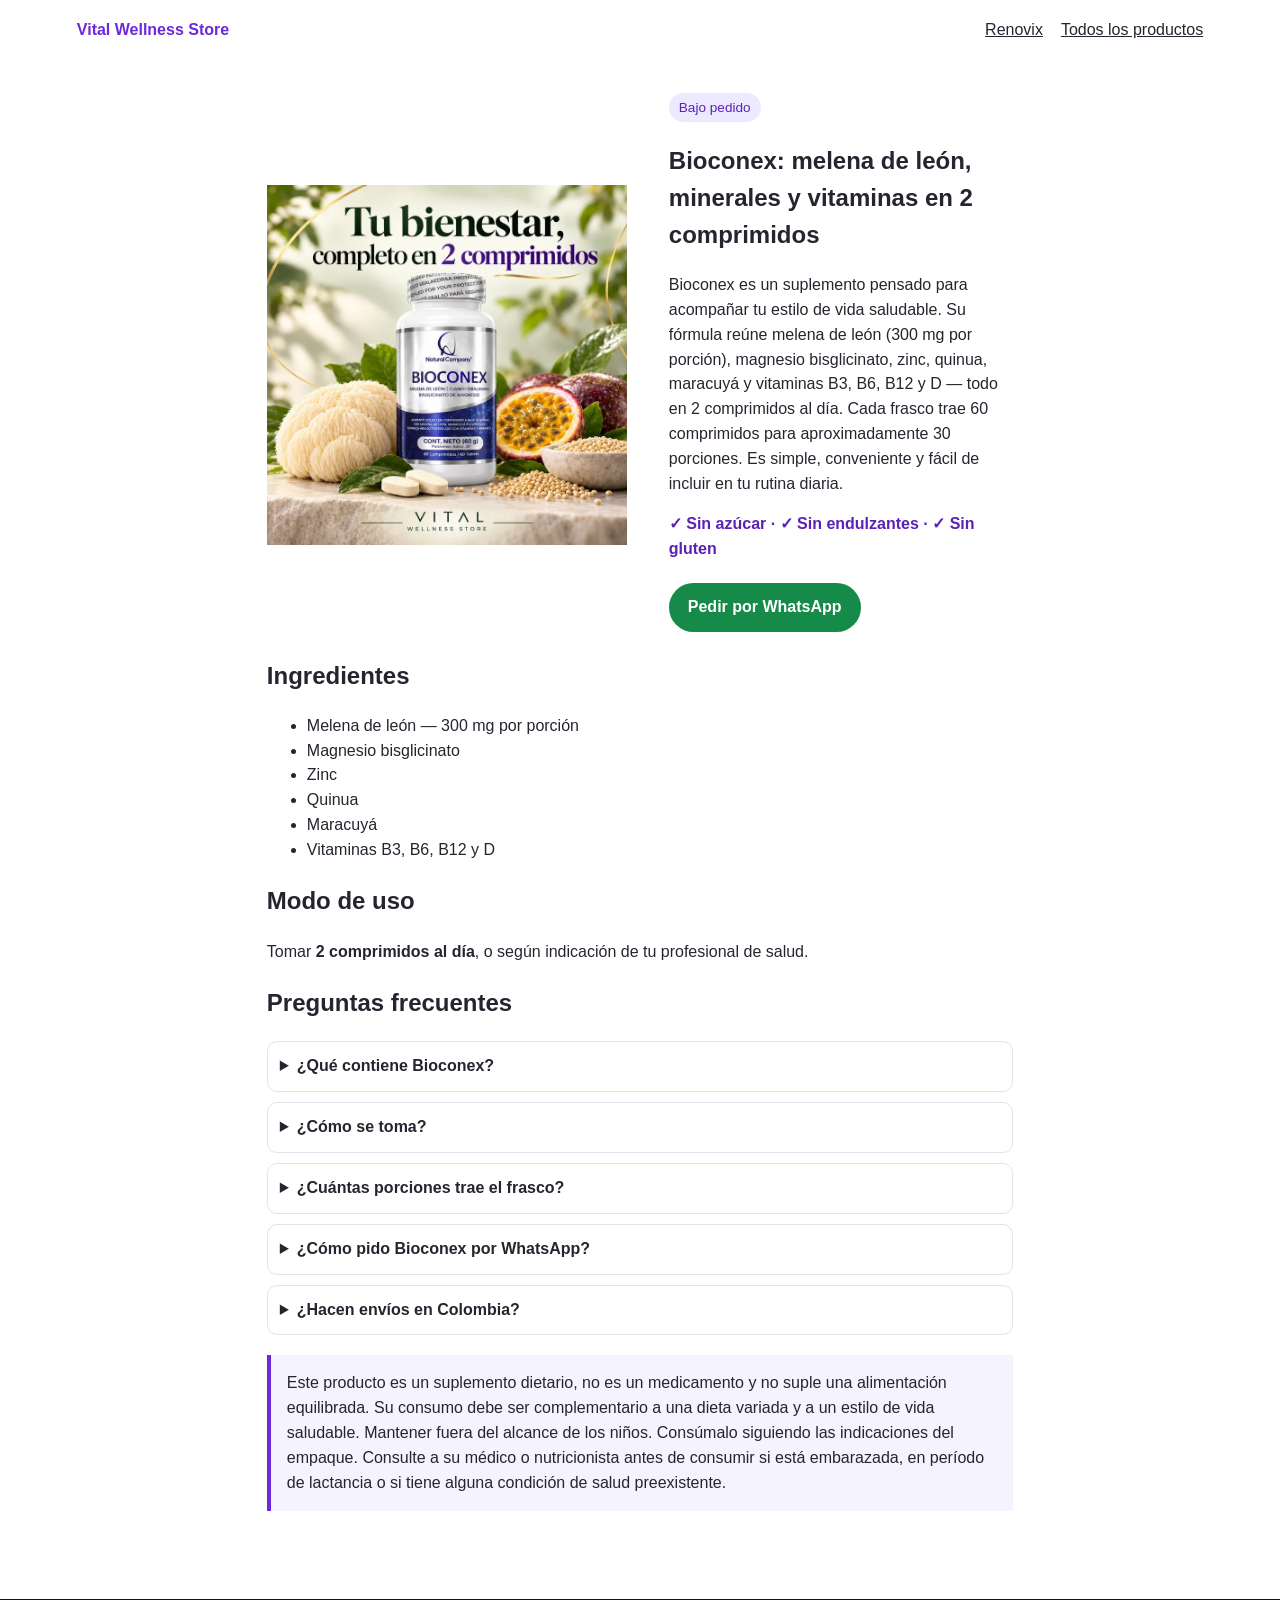
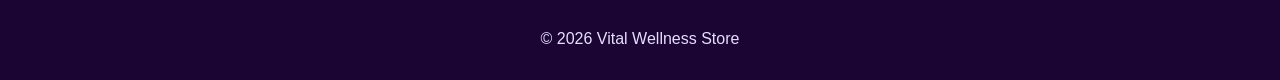
==== productos/bioconex/index.html @ 33910be9 "Add Bioconex catalog and product pages" ====
<!doctype html>
<html lang="es-CO"><head><meta charset="utf-8"><meta name="viewport" content="width=device-width,initial-scale=1">
<title>Bioconex | Suplemento con Melena de León - Vital Wellness</title>
<meta name="description" content="Bioconex: suplemento con melena de león, magnesio bisglicinato, zinc, quinua, maracuyá y vitaminas. 60 comprimidos para 30 porciones. Sin azúcar.">
<link rel="canonical" href="https://vitalwstore.com/productos/bioconex/"><meta name="robots" content="index,follow"><meta property="og:type" content="product"><meta property="og:locale" content="es_CO"><meta property="og:title" content="Bioconex | Suplemento con Melena de León - Vital Wellness"><meta property="og:description" content="Melena de león, magnesio, zinc y vitaminas en 2 comprimidos al día."><meta property="og:url" content="https://vitalwstore.com/productos/bioconex/"><meta property="og:image" content="https://vitalwstore.com/assets/bioconex.webp"><link rel="stylesheet" href="/assets/store.css">
<script async src="https://www.googletagmanager.com/gtag/js?id=G-8D91S5QVE1"></script><script>window.dataLayer=window.dataLayer||[];function gtag(){dataLayer.push(arguments)}gtag('js',new Date());gtag('config','G-8D91S5QVE1');</script><script>!function(f,b,e,v,n,t,s){if(f.fbq)return;n=f.fbq=function(){n.callMethod?n.callMethod.apply(n,arguments):n.queue.push(arguments)};if(!f._fbq)f._fbq=n;n.push=n;n.loaded=!0;n.version='2.0';n.queue=[];t=b.createElement(e);t.async=!0;t.src=v;s=b.getElementsByTagName(e)[0];s.parentNode.insertBefore(t,s)}(window,document,'script','https://connect.facebook.net/en_US/fbevents.js');fbq('init','1266907135521241');fbq('track','PageView');</script>
<script type="application/ld+json">{"@context":"https://schema.org","@type":"Product","name":"Bioconex","sku":"VWS-BIOCONEX-60","image":"https://vitalwstore.com/assets/bioconex.webp","description":"Suplemento con melena de león, magnesio bisglicinato, zinc, quinua, maracuyá y vitaminas.","brand":{"@type":"Brand","name":"Natural Company"},"offers":{"@type":"Offer","availability":"https://schema.org/PreOrder","url":"https://vitalwstore.com/productos/bioconex/"}}</script></head>
<body data-product="bioconex"><nav class="nav"><a class="brand" href="/">Vital Wellness Store</a><span><a href="/productos/renovix/">Renovix</a><a href="/">Todos los productos</a></span></nav>
<main class="content"><section class="product"><img src="/assets/bioconex.webp" alt="Frasco de Bioconex" fetchpriority="high"><div><span class="badge">Bajo pedido</span><h1>Bioconex: melena de león, minerales y vitaminas en 2 comprimidos</h1><p>Bioconex es un suplemento pensado para acompañar tu estilo de vida saludable. Su fórmula reúne melena de león (300 mg por porción), magnesio bisglicinato, zinc, quinua, maracuyá y vitaminas B3, B6, B12 y D — todo en 2 comprimidos al día. Cada frasco trae 60 comprimidos para aproximadamente 30 porciones. Es simple, conveniente y fácil de incluir en tu rutina diaria.</p><p class="meta">✓ Sin azúcar · ✓ Sin endulzantes · ✓ Sin gluten</p><a class="button green" data-whatsapp-product="bioconex" href="https://wa.me/573132178128?text=Hola%2C%20quiero%20informaci%C3%B3n%20sobre%20Bioconex." target="_blank" rel="noopener">Pedir por WhatsApp</a></div></section>
<section><h2>Ingredientes</h2><ul><li>Melena de león — 300 mg por porción</li><li>Magnesio bisglicinato</li><li>Zinc</li><li>Quinua</li><li>Maracuyá</li><li>Vitaminas B3, B6, B12 y D</li></ul><h2>Modo de uso</h2><p>Tomar <strong>2 comprimidos al día</strong>, o según indicación de tu profesional de salud.</p></section>
<section class="details"><h2>Preguntas frecuentes</h2><details><summary>¿Qué contiene Bioconex?</summary><p>Bioconex contiene melena de león (300 mg por porción), magnesio bisglicinato, zinc, quinua, maracuyá y vitaminas B3, B6, B12 y D. Es libre de azúcar, endulzantes y gluten.</p></details><details><summary>¿Cómo se toma?</summary><p>Se recomienda tomar 2 comprimidos al día, o según indicación de tu profesional de salud.</p></details><details><summary>¿Cuántas porciones trae el frasco?</summary><p>Cada frasco contiene 60 comprimidos, suficientes para aproximadamente 30 porciones de 2 comprimidos cada una.</p></details><details><summary>¿Cómo pido Bioconex por WhatsApp?</summary><p>Haz clic en el botón “Pedir por WhatsApp” en esta página. Te conectará directamente con nuestro equipo en Vital Wellness Store para resolver tus dudas y confirmar tu pedido.</p></details><details><summary>¿Hacen envíos en Colombia?</summary><p>Escríbenos por WhatsApp y te confirmamos cobertura, tiempos y costo de envío a tu ciudad.</p></details></section>
<p class="notice">Este producto es un suplemento dietario, no es un medicamento y no suple una alimentación equilibrada. Su consumo debe ser complementario a una dieta variada y a un estilo de vida saludable. Mantener fuera del alcance de los niños. Consúmalo siguiendo las indicaciones del empaque. Consulte a su médico o nutricionista antes de consumir si está embarazada, en período de lactancia o si tiene alguna condición de salud preexistente.</p></main><footer class="footer">© 2026 Vital Wellness Store</footer><script src="/assets/products.js"></script><script src="/assets/tracking.js"></script></body></html>
---- assets/store.css ----
:root{--ink:#25134b;--violet:#6d28d9;--pale:#f5f3ff;--green:#168a48}*{box-sizing:border-box}body{margin:0;font:16px/1.55 Arial,sans-serif;color:#28242f;background:#fff}a{color:inherit}.nav{padding:18px 6%;display:flex;justify-content:space-between;align-items:center}.brand{font-weight:800;color:var(--violet);text-decoration:none}.nav a+ a{margin-left:18px}.hero{padding:58px 6%;background:linear-gradient(135deg,#2e1065,#6d28d9);color:white;text-align:center}.hero h1{font-size:clamp(2.4rem,6vw,4.8rem);margin:8px}.hero p{max-width:680px;margin:15px auto}.catalog{max-width:1100px;margin:-25px auto 44px;padding:0 20px;display:grid;grid-template-columns:repeat(2,minmax(0,1fr));gap:22px}.card{background:white;border:1px solid #e7e0f7;border-radius:20px;padding:24px;box-shadow:0 12px 32px #2e10651a}.card img{width:100%;height:250px;object-fit:contain}.badge{display:inline-block;background:#ede9fe;color:#5b21b6;border-radius:99px;padding:4px 10px;font-size:.85rem}.button{display:inline-block;background:var(--violet);color:white;text-decoration:none;border-radius:99px;padding:12px 19px;font-weight:700;margin:5px 3px 5px 0}.button.green{background:var(--green)}.content{max-width:900px;margin:0 auto;padding:32px 6%}.product{display:grid;grid-template-columns:minmax(200px,360px) 1fr;gap:42px;align-items:center}.product img{width:100%;max-height:410px;object-fit:contain}.meta{color:#5b21b6;font-weight:bold}.details{margin:20px 0}.details details{border:1px solid #e6e0ef;border-radius:10px;margin:10px 0;padding:12px}.details summary{font-weight:bold;cursor:pointer}.notice{background:#f5f3ff;border-left:4px solid var(--violet);padding:16px}.footer{background:#1a0533;color:#e9ddff;text-align:center;padding:28px;margin-top:40px}.skip{position:absolute;left:-999px}.skip:focus{left:10px;top:10px;background:#fff;padding:8px}@media(max-width:700px){.catalog,.product{grid-template-columns:1fr}.catalog{margin:0 auto}.nav{font-size:.9rem}.card img{height:190px}}
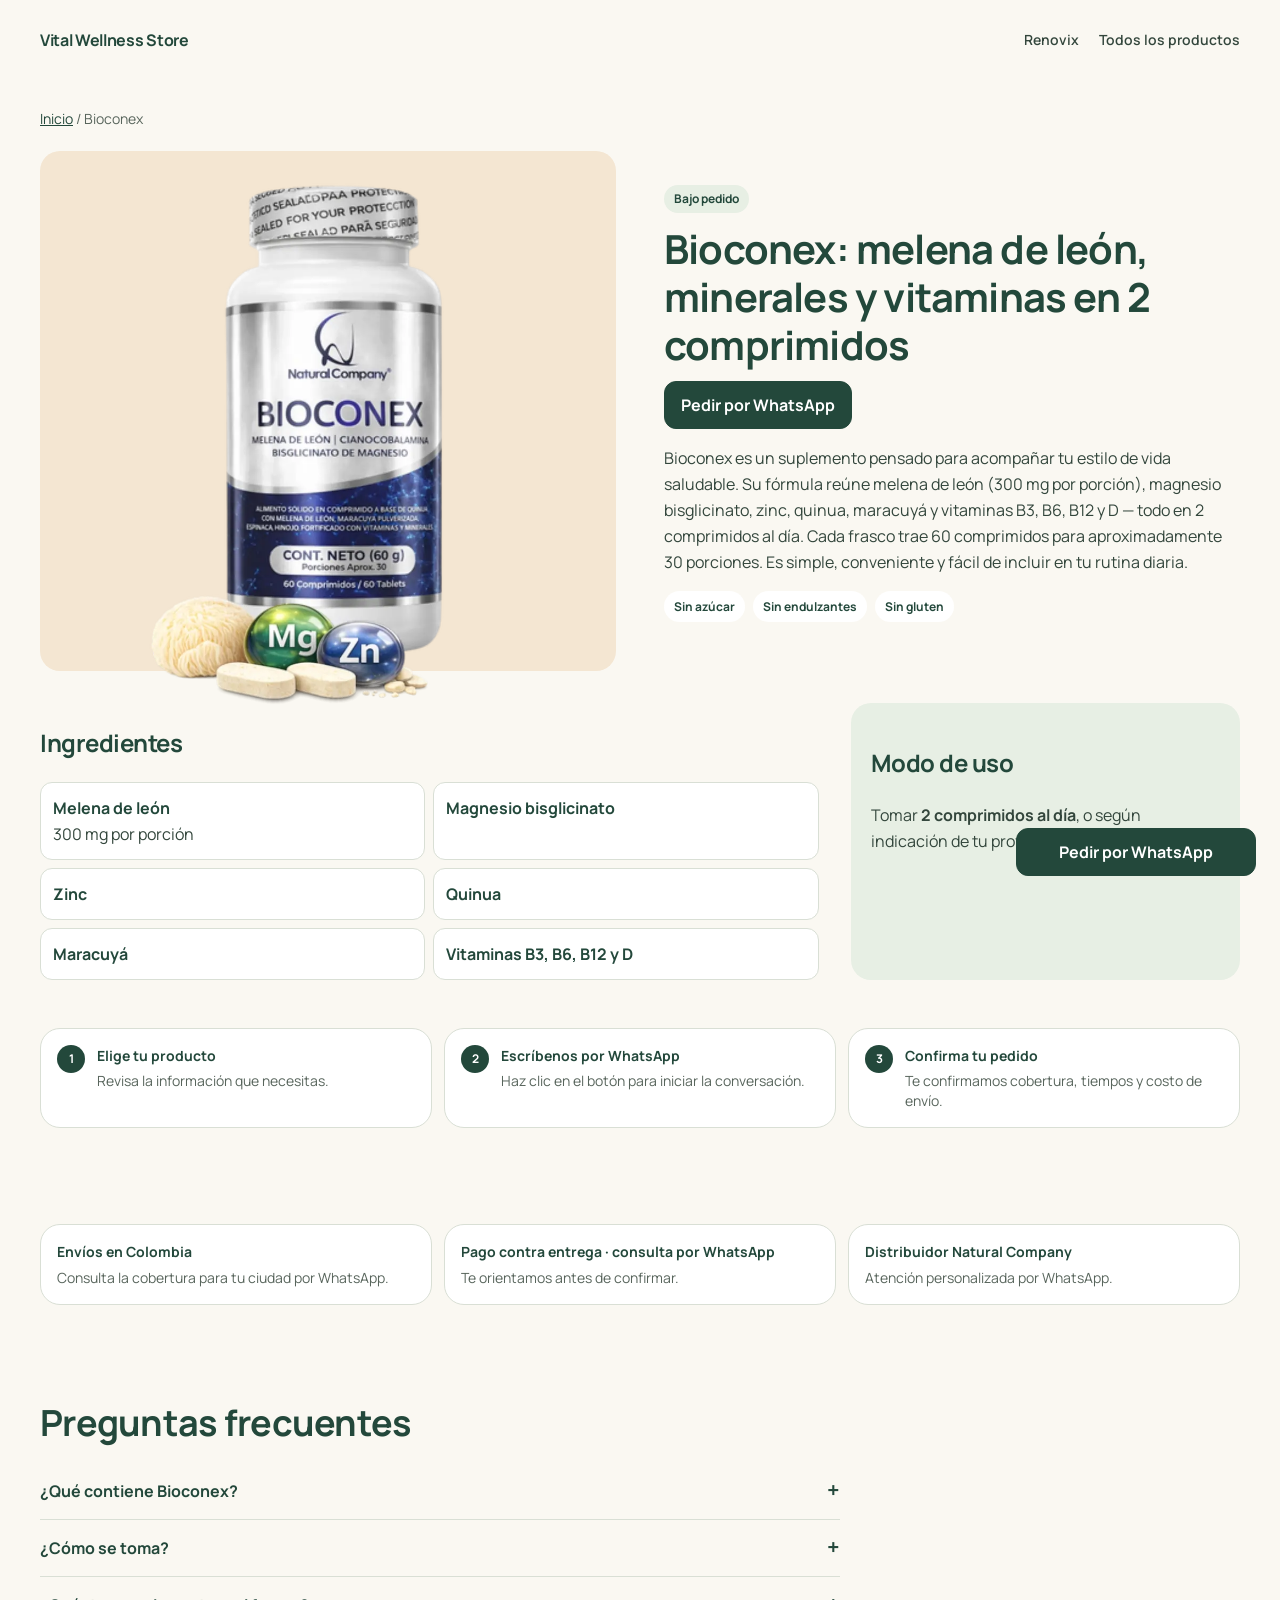
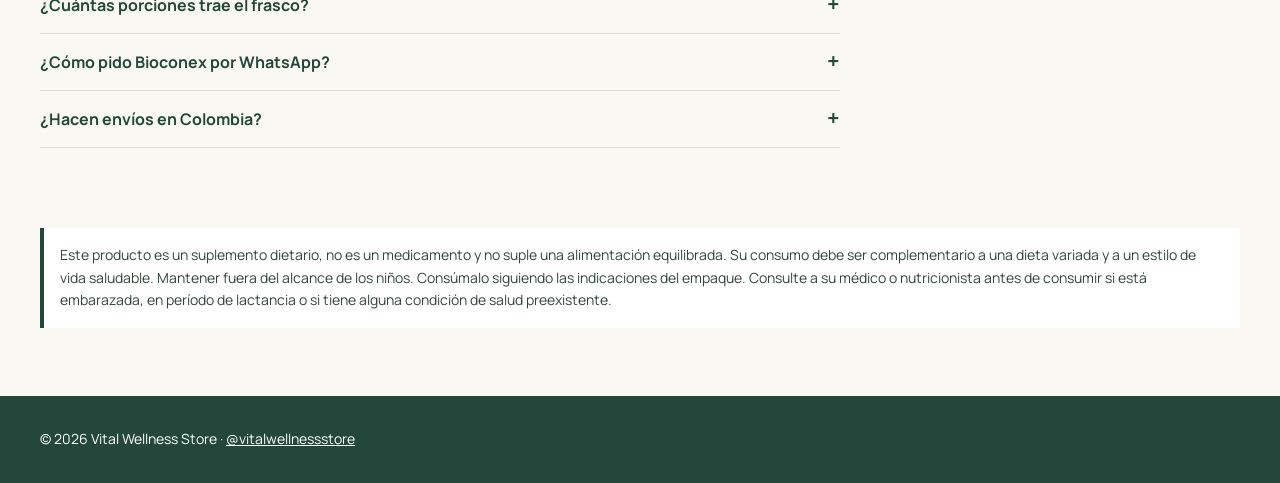
==== commit 4527380b: "Align Renovix storefront with approved design Co-Authored-By: Paperclip <noreply@paperclip.ing>" ====
--- a/productos/bioconex/index.html
+++ b/productos/bioconex/index.html
@@ -1,12 +1 @@
-<!doctype html>
-<html lang="es-CO"><head><meta charset="utf-8"><meta name="viewport" content="width=device-width,initial-scale=1">
-<title>Bioconex | Suplemento con Melena de León - Vital Wellness</title>
-<meta name="description" content="Bioconex: suplemento con melena de león, magnesio bisglicinato, zinc, quinua, maracuyá y vitaminas. 60 comprimidos para 30 porciones. Sin azúcar.">
-<link rel="canonical" href="https://vitalwstore.com/productos/bioconex/"><meta name="robots" content="index,follow"><meta property="og:type" content="product"><meta property="og:locale" content="es_CO"><meta property="og:title" content="Bioconex | Suplemento con Melena de León - Vital Wellness"><meta property="og:description" content="Melena de león, magnesio, zinc y vitaminas en 2 comprimidos al día."><meta property="og:url" content="https://vitalwstore.com/productos/bioconex/"><meta property="og:image" content="https://vitalwstore.com/assets/bioconex.webp"><link rel="stylesheet" href="/assets/store.css">
-<script async src="https://www.googletagmanager.com/gtag/js?id=G-8D91S5QVE1"></script><script>window.dataLayer=window.dataLayer||[];function gtag(){dataLayer.push(arguments)}gtag('js',new Date());gtag('config','G-8D91S5QVE1');</script><script>!function(f,b,e,v,n,t,s){if(f.fbq)return;n=f.fbq=function(){n.callMethod?n.callMethod.apply(n,arguments):n.queue.push(arguments)};if(!f._fbq)f._fbq=n;n.push=n;n.loaded=!0;n.version='2.0';n.queue=[];t=b.createElement(e);t.async=!0;t.src=v;s=b.getElementsByTagName(e)[0];s.parentNode.insertBefore(t,s)}(window,document,'script','https://connect.facebook.net/en_US/fbevents.js');fbq('init','1266907135521241');fbq('track','PageView');</script>
-<script type="application/ld+json">{"@context":"https://schema.org","@type":"Product","name":"Bioconex","sku":"VWS-BIOCONEX-60","image":"https://vitalwstore.com/assets/bioconex.webp","description":"Suplemento con melena de león, magnesio bisglicinato, zinc, quinua, maracuyá y vitaminas.","brand":{"@type":"Brand","name":"Natural Company"},"offers":{"@type":"Offer","availability":"https://schema.org/PreOrder","url":"https://vitalwstore.com/productos/bioconex/"}}</script></head>
-<body data-product="bioconex"><nav class="nav"><a class="brand" href="/">Vital Wellness Store</a><span><a href="/productos/renovix/">Renovix</a><a href="/">Todos los productos</a></span></nav>
-<main class="content"><section class="product"><img src="/assets/bioconex.webp" alt="Frasco de Bioconex" fetchpriority="high"><div><span class="badge">Bajo pedido</span><h1>Bioconex: melena de león, minerales y vitaminas en 2 comprimidos</h1><p>Bioconex es un suplemento pensado para acompañar tu estilo de vida saludable. Su fórmula reúne melena de león (300 mg por porción), magnesio bisglicinato, zinc, quinua, maracuyá y vitaminas B3, B6, B12 y D — todo en 2 comprimidos al día. Cada frasco trae 60 comprimidos para aproximadamente 30 porciones. Es simple, conveniente y fácil de incluir en tu rutina diaria.</p><p class="meta">✓ Sin azúcar · ✓ Sin endulzantes · ✓ Sin gluten</p><a class="button green" data-whatsapp-product="bioconex" href="https://wa.me/573132178128?text=Hola%2C%20quiero%20informaci%C3%B3n%20sobre%20Bioconex." target="_blank" rel="noopener">Pedir por WhatsApp</a></div></section>
-<section><h2>Ingredientes</h2><ul><li>Melena de león — 300 mg por porción</li><li>Magnesio bisglicinato</li><li>Zinc</li><li>Quinua</li><li>Maracuyá</li><li>Vitaminas B3, B6, B12 y D</li></ul><h2>Modo de uso</h2><p>Tomar <strong>2 comprimidos al día</strong>, o según indicación de tu profesional de salud.</p></section>
-<section class="details"><h2>Preguntas frecuentes</h2><details><summary>¿Qué contiene Bioconex?</summary><p>Bioconex contiene melena de león (300 mg por porción), magnesio bisglicinato, zinc, quinua, maracuyá y vitaminas B3, B6, B12 y D. Es libre de azúcar, endulzantes y gluten.</p></details><details><summary>¿Cómo se toma?</summary><p>Se recomienda tomar 2 comprimidos al día, o según indicación de tu profesional de salud.</p></details><details><summary>¿Cuántas porciones trae el frasco?</summary><p>Cada frasco contiene 60 comprimidos, suficientes para aproximadamente 30 porciones de 2 comprimidos cada una.</p></details><details><summary>¿Cómo pido Bioconex por WhatsApp?</summary><p>Haz clic en el botón “Pedir por WhatsApp” en esta página. Te conectará directamente con nuestro equipo en Vital Wellness Store para resolver tus dudas y confirmar tu pedido.</p></details><details><summary>¿Hacen envíos en Colombia?</summary><p>Escríbenos por WhatsApp y te confirmamos cobertura, tiempos y costo de envío a tu ciudad.</p></details></section>
-<p class="notice">Este producto es un suplemento dietario, no es un medicamento y no suple una alimentación equilibrada. Su consumo debe ser complementario a una dieta variada y a un estilo de vida saludable. Mantener fuera del alcance de los niños. Consúmalo siguiendo las indicaciones del empaque. Consulte a su médico o nutricionista antes de consumir si está embarazada, en período de lactancia o si tiene alguna condición de salud preexistente.</p></main><footer class="footer">© 2026 Vital Wellness Store</footer><script src="/assets/products.js"></script><script src="/assets/tracking.js"></script></body></html>
+<!doctype html><html lang="es-CO"><head><meta charset="utf-8"><meta name="viewport" content="width=device-width,initial-scale=1"><title>Bioconex | Suplemento con Melena de León - Vital Wellness</title><meta name="description" content="Bioconex: suplemento con melena de león, magnesio bisglicinato, zinc, quinua, maracuyá y vitaminas. 60 comprimidos para 30 porciones. Sin azúcar."><link rel="canonical" href="https://vitalwstore.com/productos/bioconex/"><meta name="robots" content="index,follow"><meta property="og:type" content="product"><meta property="og:locale" content="es_CO"><meta property="og:title" content="Bioconex | Suplemento con Melena de León - Vital Wellness"><meta property="og:description" content="Melena de león, magnesio, zinc y vitaminas en 2 comprimidos al día."><meta property="og:url" content="https://vitalwstore.com/productos/bioconex/"><meta property="og:image" content="https://vitalwstore.com/assets/bioconex.webp"><link rel="stylesheet" href="/assets/store.css"><script async src="https://www.googletagmanager.com/gtag/js?id=G-8D91S5QVE1"></script><script>window.dataLayer=window.dataLayer||[];function gtag(){dataLayer.push(arguments)}gtag('js',new Date());gtag('config','G-8D91S5QVE1');</script><script>!function(f,b,e,v,n,t,s){if(f.fbq)return;n=f.fbq=function(){n.callMethod?n.callMethod.apply(n,arguments):n.queue.push(arguments)};if(!f._fbq)f._fbq=n;n.push=n;n.loaded=!0;n.version='2.0';n.queue=[];t=b.createElement(e);t.async=!0;t.src=v;s=b.getElementsByTagName(e)[0];s.parentNode.insertBefore(t,s)}(window,document,'script','https://connect.facebook.net/en_US/fbevents.js');fbq('init','1266907135521241');fbq('track','PageView');</script><script type="application/ld+json">{"@context":"https://schema.org","@type":"Product","name":"Bioconex","sku":"VWS-BIOCONEX-60","image":"https://vitalwstore.com/assets/bioconex.webp","description":"Suplemento con melena de león, magnesio bisglicinato, zinc, quinua, maracuyá y vitaminas.","brand":{"@type":"Brand","name":"Natural Company"},"offers":{"@type":"Offer","availability":"https://schema.org/PreOrder","url":"https://vitalwstore.com/productos/bioconex/"}}</script></head><body data-product="bioconex"><header class="container"><nav class="nav"><a class="brand" href="/">Vital Wellness Store</a><span class="nav-links"><a href="/productos/renovix/">Renovix</a><a href="/">Todos los productos</a></span></nav></header><main class="container product-page"><p class="breadcrumb"><a href="/">Inicio</a> / Bioconex</p><section class="product-hero"><div class="product-stage bioconex"><img src="/assets/bioconex.webp" alt="Frasco de Bioconex, 60 comprimidos" fetchpriority="high"></div><div class="product-copy"><span class="badge">Bajo pedido</span><h1>Bioconex: melena de león, minerales y vitaminas en 2 comprimidos</h1><a class="button" data-whatsapp-product="bioconex" href="https://wa.me/573132178128?text=Hola%2C%20quiero%20informaci%C3%B3n%20sobre%20Bioconex." target="_blank" rel="noopener">Pedir por WhatsApp</a><p>Bioconex es un suplemento pensado para acompañar tu estilo de vida saludable. Su fórmula reúne melena de león (300 mg por porción), magnesio bisglicinato, zinc, quinua, maracuyá y vitaminas B3, B6, B12 y D — todo en 2 comprimidos al día. Cada frasco trae 60 comprimidos para aproximadamente 30 porciones. Es simple, conveniente y fácil de incluir en tu rutina diaria.</p><div class="attributes"><span class="attribute">Sin azúcar</span><span class="attribute">Sin endulzantes</span><span class="attribute">Sin gluten</span></div></div></section><section class="product-grid"><div><h2>Ingredientes</h2><div class="ingredient-tiles"><div><strong>Melena de león</strong><br>300 mg por porción</div><div><strong>Magnesio bisglicinato</strong></div><div><strong>Zinc</strong></div><div><strong>Quinua</strong></div><div><strong>Maracuyá</strong></div><div><strong>Vitaminas B3, B6, B12 y D</strong></div></div></div><aside class="usage"><h2>Modo de uso</h2><p>Tomar <strong>2 comprimidos al día</strong>, o según indicación de tu profesional de salud.</p></aside></section><section class="section"><div class="steps"><article class="step"><div><strong>Elige tu producto</strong><p>Revisa la información que necesitas.</p></div></article><article class="step"><div><strong>Escríbenos por WhatsApp</strong><p>Haz clic en el botón para iniciar la conversación.</p></div></article><article class="step"><div><strong>Confirma tu pedido</strong><p>Te confirmamos cobertura, tiempos y costo de envío.</p></div></article></div></section><section class="section"><div class="trust"><article class="trust-item"><strong>Envíos en Colombia</strong><p>Consulta la cobertura para tu ciudad por WhatsApp.</p></article><article class="trust-item"><strong>Pago contra entrega · consulta por WhatsApp</strong><p>Te orientamos antes de confirmar.</p></article><article class="trust-item"><strong>Distribuidor Natural Company</strong><p>Atención personalizada por WhatsApp.</p></article></div></section><section class="section faq"><h2>Preguntas frecuentes</h2><details><summary>¿Qué contiene Bioconex?</summary><p>Bioconex contiene melena de león (300 mg por porción), magnesio bisglicinato, zinc, quinua, maracuyá y vitaminas B3, B6, B12 y D. Es libre de azúcar, endulzantes y gluten.</p></details><details><summary>¿Cómo se toma?</summary><p>Se recomienda tomar 2 comprimidos al día, o según indicación de tu profesional de salud.</p></details><details><summary>¿Cuántas porciones trae el frasco?</summary><p>Cada frasco contiene 60 comprimidos, suficientes para aproximadamente 30 porciones de 2 comprimidos cada una.</p></details><details><summary>¿Cómo pido Bioconex por WhatsApp?</summary><p>Haz clic en el botón “Pedir por WhatsApp” en esta página. Te conectará directamente con nuestro equipo en Vital Wellness Store para resolver tus dudas y confirmar tu pedido.</p></details><details><summary>¿Hacen envíos en Colombia?</summary><p>Escríbenos por WhatsApp y te confirmamos cobertura, tiempos y costo de envío a tu ciudad.</p></details></section><p class="notice">Este producto es un suplemento dietario, no es un medicamento y no suple una alimentación equilibrada. Su consumo debe ser complementario a una dieta variada y a un estilo de vida saludable. Mantener fuera del alcance de los niños. Consúmalo siguiendo las indicaciones del empaque. Consulte a su médico o nutricionista antes de consumir si está embarazada, en período de lactancia o si tiene alguna condición de salud preexistente.</p></main><footer class="footer"><div class="container">© 2026 Vital Wellness Store · <a href="https://instagram.com/vitalwellnessstore">@vitalwellnessstore</a></div></footer><aside class="sticky-cta"><a class="button" data-whatsapp-product="bioconex" href="https://wa.me/573132178128?text=Hola%2C%20quiero%20informaci%C3%B3n%20sobre%20Bioconex." target="_blank" rel="noopener">Pedir por WhatsApp</a></aside><script src="/assets/products.js"></script><script src="/assets/tracking.js"></script></body></html>
--- a/assets/store.css
+++ b/assets/store.css
@@ -1 +1,3 @@
-:root{--ink:#25134b;--violet:#6d28d9;--pale:#f5f3ff;--green:#168a48}*{box-sizing:border-box}body{margin:0;font:16px/1.55 Arial,sans-serif;color:#28242f;background:#fff}a{color:inherit}.nav{padding:18px 6%;display:flex;justify-content:space-between;align-items:center}.brand{font-weight:800;color:var(--violet);text-decoration:none}.nav a+ a{margin-left:18px}.hero{padding:58px 6%;background:linear-gradient(135deg,#2e1065,#6d28d9);color:white;text-align:center}.hero h1{font-size:clamp(2.4rem,6vw,4.8rem);margin:8px}.hero p{max-width:680px;margin:15px auto}.catalog{max-width:1100px;margin:-25px auto 44px;padding:0 20px;display:grid;grid-template-columns:repeat(2,minmax(0,1fr));gap:22px}.card{background:white;border:1px solid #e7e0f7;border-radius:20px;padding:24px;box-shadow:0 12px 32px #2e10651a}.card img{width:100%;height:250px;object-fit:contain}.badge{display:inline-block;background:#ede9fe;color:#5b21b6;border-radius:99px;padding:4px 10px;font-size:.85rem}.button{display:inline-block;background:var(--violet);color:white;text-decoration:none;border-radius:99px;padding:12px 19px;font-weight:700;margin:5px 3px 5px 0}.button.green{background:var(--green)}.content{max-width:900px;margin:0 auto;padding:32px 6%}.product{display:grid;grid-template-columns:minmax(200px,360px) 1fr;gap:42px;align-items:center}.product img{width:100%;max-height:410px;object-fit:contain}.meta{color:#5b21b6;font-weight:bold}.details{margin:20px 0}.details details{border:1px solid #e6e0ef;border-radius:10px;margin:10px 0;padding:12px}.details summary{font-weight:bold;cursor:pointer}.notice{background:#f5f3ff;border-left:4px solid var(--violet);padding:16px}.footer{background:#1a0533;color:#e9ddff;text-align:center;padding:28px;margin-top:40px}.skip{position:absolute;left:-999px}.skip:focus{left:10px;top:10px;background:#fff;padding:8px}@media(max-width:700px){.catalog,.product{grid-template-columns:1fr}.catalog{margin:0 auto}.nav{font-size:.9rem}.card img{height:190px}}
+@import url('https://fonts.googleapis.com/css2?family=Manrope:wght@400;500;600;700&display=swap');
+:root{--canvas:#FAF8F2;--surface:#fff;--ink:#23483B;--body:#33463C;--muted:#58655C;--sage:#E7EFE4;--warm:#F4E6D2;--renovix:#EEE7F4;--renovix-accent:#634082;--bioconex:#F4E6D2;--bioconex-accent:#96612D;--border:#D9DFD5;--hover:#18372C;--focus:#634082;--radius:20px;--shadow:0 8px 24px rgba(35,72,59,.06)}
+*{box-sizing:border-box}html{scroll-behavior:smooth}body{margin:0;background:var(--canvas);color:var(--body);font:400 16px/1.625 Manrope,system-ui,sans-serif}a{color:inherit}img{max-width:100%}.skip{position:absolute;left:-999px;z-index:9}.skip:focus{left:16px;top:12px;padding:10px;background:#fff;outline:3px solid var(--focus);outline-offset:3px}.container{width:min(1200px,calc(100% - 32px));margin:auto}.nav{min-height:60px;display:flex;align-items:center;justify-content:space-between;gap:12px}.brand{font-weight:700;color:var(--ink);text-decoration:none;letter-spacing:-.02em}.nav-links{display:flex;align-items:center;gap:12px;font-size:13px;font-weight:600}.nav-links a{text-decoration:none}.nav-links a:hover{text-decoration:underline}.eyebrow,.kicker{margin:0;color:var(--muted);font-size:12px;font-weight:700;letter-spacing:.08em;text-transform:uppercase}.hero{padding:28px 0 34px}.hero h1,h1,h2,h3{color:var(--ink);letter-spacing:-.02em}.hero h1{font-size:clamp(32px,5vw,56px);line-height:1.08;margin:8px 0 12px}.hero p{margin:0;max-width:620px}.hero-art{display:none}.section{padding:32px 0}.section h2{font-size:clamp(26px,3vw,36px);line-height:1.22;margin:0 0 18px}.catalog{display:grid;grid-template-columns:repeat(2,minmax(0,1fr));gap:12px}.card{display:flex;flex-direction:column;padding:12px;background:var(--surface);border:1px solid var(--border);border-radius:var(--radius);box-shadow:var(--shadow)}.stage{height:160px;display:grid;place-items:center;border-radius:14px;margin-bottom:14px;overflow:hidden}.stage.renovix{background:var(--renovix)}.stage.bioconex{background:var(--bioconex)}.stage img{width:85%;height:85%;object-fit:contain}.badge{align-self:flex-start;display:inline-flex;gap:5px;padding:5px 10px;border-radius:999px;background:var(--sage);color:var(--ink);font-size:12px;line-height:18px;font-weight:700}.badge.renovix{background:var(--renovix);color:var(--renovix-accent)}.card h2{font-size:20px;line-height:26px;margin:10px 0 5px}.card p{font-size:14px;line-height:20px;margin:0 0 14px;color:var(--muted)}.button{display:inline-flex;min-height:48px;align-items:center;justify-content:center;padding:12px 16px;border:1px solid var(--ink);border-radius:12px;background:var(--ink);color:#fff;text-decoration:none;font-weight:700;line-height:20px}.button:hover{background:var(--hover)}.button.secondary{background:#fff;color:var(--ink)}.card .button{min-height:44px;font-size:14px;margin-top:auto}.trust,.steps,.facts{display:grid;gap:12px}.trust-item,.step,.fact-group{padding:16px;border:1px solid var(--border);border-radius:var(--radius);background:#fff}.trust-item strong,.step strong{display:block;color:var(--ink);font-size:14px}.trust-item p,.step p{margin:4px 0 0;font-size:14px;line-height:20px;color:var(--muted)}.fact-group{background:var(--sage)}.fact-group.warm{background:var(--warm)}.fact-group h3{font-size:20px;margin:0 0 8px}.facts-list{display:flex;flex-wrap:wrap;gap:8px;margin:0;padding:0;list-style:none}.facts-list li,.attribute{padding:6px 10px;border-radius:999px;background:#fff;color:var(--ink);font-size:12px;font-weight:700}.steps{counter-reset:steps}.step{display:flex;gap:12px;align-items:flex-start}.step:before{counter-increment:steps;content:counter(steps);display:grid;place-items:center;flex:none;width:28px;height:28px;border-radius:50%;background:var(--ink);color:#fff;font-size:12px;font-weight:700}.faq{max-width:800px}.faq details{border-bottom:1px solid var(--border)}.faq summary{display:flex;min-height:56px;align-items:center;justify-content:space-between;cursor:pointer;font-weight:700;color:var(--ink);list-style:none}.faq summary::-webkit-details-marker{display:none}.faq summary:after{content:'+';font-size:22px}.faq details[open] summary:after{content:'−'}.faq p{margin:0 0 16px}.footer{margin-top:32px;padding:32px 0 110px;background:var(--ink);color:#fff;font-size:14px}.footer a{color:#fff}.product-page{padding:16px 0 36px}.breadcrumb{margin:0 0 20px;font-size:14px;color:var(--muted)}.breadcrumb a{color:var(--ink)}.product-hero{display:grid;gap:24px}.product-stage{height:280px;display:grid;place-items:center;padding:16px;border-radius:var(--radius)}.product-stage.renovix{background:var(--renovix)}.product-stage.bioconex{background:var(--bioconex)}.product-stage img{width:100%;height:100%;object-fit:contain}.product-copy h1{font-size:clamp(32px,4vw,40px);line-height:1.2;margin:12px 0}.product-copy>p{margin:16px 0}.attributes{display:flex;flex-wrap:wrap;gap:8px;margin:16px 0}.product-grid{display:grid;gap:24px;margin-top:32px}.ingredient-tiles{display:grid;grid-template-columns:1fr;gap:8px}.ingredient-tiles div{padding:12px;border:1px solid var(--border);border-radius:12px;background:#fff}.ingredient-tiles strong{color:var(--ink)}.usage{padding:20px;border-radius:var(--radius);background:var(--sage)}.notice{margin:32px 0 0;padding:16px;border-left:4px solid var(--ink);background:#fff;font-size:14px}.sticky-cta{position:fixed;z-index:5;left:0;right:0;bottom:0;padding:12px 16px calc(12px + env(safe-area-inset-bottom));background:#fff;box-shadow:0 -4px 20px rgba(35,72,59,.08)}.sticky-cta .button{width:100%}:focus-visible{outline:3px solid var(--focus);outline-offset:3px}@media(min-width:768px){.container{width:min(1200px,calc(100% - 64px))}.nav{min-height:80px}.nav-links{gap:20px;font-size:14px}.hero{display:grid;grid-template-columns:5fr 7fr;align-items:center;min-height:360px;padding:48px 0}.hero-art{display:grid;grid-template-columns:1fr 1fr;gap:14px;align-items:end;justify-items:center;min-height:280px;padding:30px;border-radius:50% 42% 48% 40%;background:var(--sage)}.hero-art img{height:230px;object-fit:contain}.catalog{gap:24px}.card{padding:24px}.stage{height:240px}.trust,.steps{grid-template-columns:repeat(3,1fr)}.facts{grid-template-columns:repeat(2,1fr);gap:24px}.section{padding:48px 0}.product-page{padding-top:28px}.product-hero{grid-template-columns:1fr 1fr;align-items:center;gap:48px}.product-stage{height:520px}.product-grid{grid-template-columns:2fr 1fr;gap:32px}.ingredient-tiles{grid-template-columns:repeat(2,1fr)}.sticky-cta{left:auto;right:24px;bottom:24px;padding:0;background:none;box-shadow:none}.sticky-cta .button{width:240px}.footer{padding-bottom:32px}}@media(max-width:359px){.card p{display:none}.nav-links{gap:8px;font-size:12px}}
